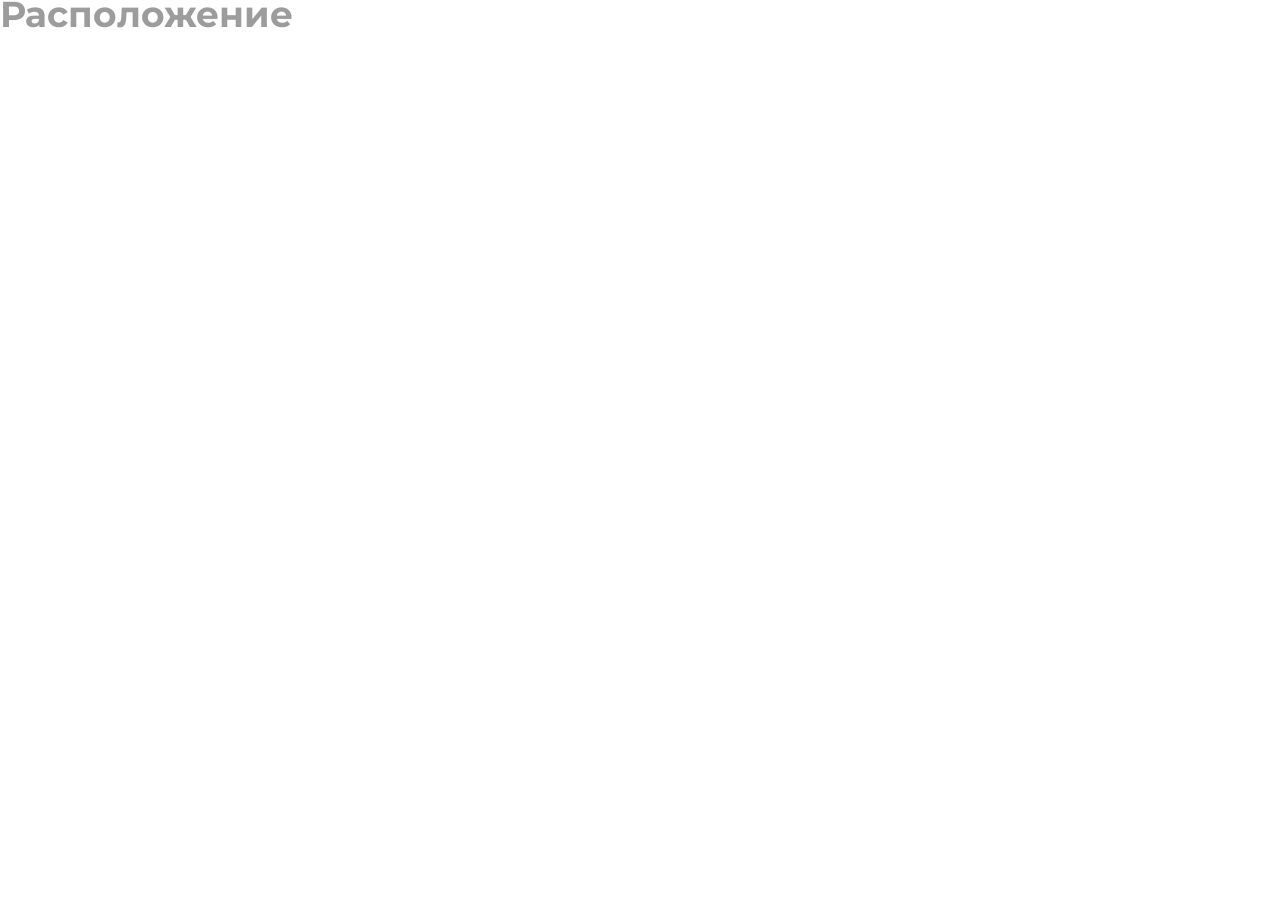
==== location.html @ f7aae48b "Add main page layout" ====
<!DOCTYPE html>
<html lang="ru">
<head>
    <meta charset="UTF-8">
    <meta name="viewport" content="width=device-width, initial-scale=1.0">

    <link rel="stylesheet" href="css/style.min.css">
    <title>БК "Ясенево"</title>
</head>
<body>
    <h1>Расположение</h1>
</body>
</html>
---- css/style.min.css ----
@font-face{font-family:"Montserrat";src:local("Montserrat Regular"),url("../assets/fonts/Montserrat-Regular.ttf") format("truetype");font-weight:400;font-style:normal}@font-face{font-family:"Montserrat";src:local("Montserrat Medium"),url("../assets/fonts/Montserrat-Medium.ttf") format("truetype");font-weight:500;font-style:normal}@font-face{font-family:"Montserrat";src:local("Montserrat SemiBold"),url("../assets/fonts/Montserrat-SemiBold.ttf") format("truetype");font-weight:600;font-style:normal}@font-face{font-family:"Montserrat";src:local("Montserrat Bold"),url("../assets/fonts/Montserrat-Bold.ttf") format("truetype");font-weight:700;font-style:normal}*,*::before,*::after{box-sizing:border-box}body,h1,h2,h3,h4,h5,h6,p,ul,ol{margin:0}ul,ol{padding:0}ul{list-style:none}img{display:block;max-width:100%;height:auto}a{color:inherit;text-decoration:none}button,input,textarea,select{font:inherit}button{cursor:pointer;border:none;background:none}address{font-style:normal}body{color:#9c9c9c;background:#fff;font-family:Montserrat;font-size:18px;font-style:normal;font-weight:400;line-height:160%}.container{width:100%;max-width:1200px;margin:0 auto;padding:0}.header{padding:40px 0 100px}.header__container{display:flex;align-items:flex-start;padding:0}.header__logo-link{margin-right:341px}.header__logo-img{display:block}.header__phone{border:1px solid #3c3c3c;background:#2c3878;padding:14px 32px;color:#fff;font-size:14px;font-weight:500;line-height:150%;margin-left:49px;transition:.3s ease}.header__phone:hover{transform:scale(1.1)}.menu{padding-top:13px}.menu__list{display:flex;align-items:center;gap:33px}.menu__link{color:#333;font-size:16px;font-weight:400;line-height:160%}.menu__link--active{font-weight:600;line-height:140%;margin-right:9px}.hero{padding:0 0 100px}.hero__container{display:flex;flex-direction:column;gap:70px}.hero__title{color:#333;font-size:72px;font-weight:700;line-height:140%}.hero__title-text{display:block}.hero__title-text:first-child{display:flex;align-items:center;gap:25px;white-space:nowrap}.hero__title-text::after{content:"";flex-grow:1;height:2px;background-color:#000}.hero__title-text--secondary{max-width:747px}.hero__media{position:relative}.hero__image{display:block;width:100%;height:auto}.hero__stats{position:absolute;top:-230px;right:140px;width:252px;min-height:525px;background:#2c3878;color:#fff}.hero__stats-wrapper{padding:40px 32px}.hero__stats-list{display:flex;align-items:center;flex-direction:column;gap:48px}.hero__stats-item{display:flex;flex-direction:column;gap:8px}.hero__stats-value{font-size:48px;font-weight:400;line-height:160%;white-space:nowrap}.hero__stats-text{font-size:16px;font-weight:400;line-height:160%}.about{padding:0 0 100px}.about__container{display:flex;flex-direction:column;align-items:flex-start}.about__label-text{color:#000;font-size:16px;font-weight:500;line-height:150%;text-transform:uppercase;display:inline-block}.about__label-text:first-child::after{content:"";display:block;background:#000;width:529px;height:2px;margin:10px 0}.about__title{color:#333;font-size:36px;font-weight:600;line-height:140%;width:100%;max-width:713px;margin-bottom:46px}.about__text{color:#9c9c9c;font-size:18px;font-weight:400;line-height:160%;width:100%;max-width:654px;margin-bottom:98px}.about__details{background:#2c3878;width:100%;padding:55px 120px 55px 68px;margin-bottom:85px}.about__details-list{display:grid;grid-template-columns:repeat(2, 1fr);-moz-column-gap:120px;column-gap:120px;row-gap:25px}.about__details-item{display:flex;align-items:center;gap:32px;width:473px}.about__details-icon{transition:.3s ease}.about__details-icon:hover{transform:scale(1.1)}.about__details-text{color:#fff;font-size:20px;font-weight:600;line-height:120%;width:100%;max-width:343px}.about__details-text--custom{max-width:285px}.about__info{display:flex;flex-direction:column;align-items:flex-start;margin-left:auto;margin-right:73px;max-width:634px}.about__info-text{color:#9c9c9c;font-size:18px;font-weight:400;line-height:160%;width:100%;margin-bottom:20px}.about__info-button{background:#2c3878;color:#fff;font-size:14px;font-weight:500;line-height:150%;padding:14px 32px;margin-bottom:100px;transition:.3s ease}.about__info-button:hover{transform:scale(1.1)}.about__image-wrapper{max-width:1440px;margin:0 auto}.about__image{display:block;width:100%;height:auto}.infra{padding:0 0 100px}.infra__container{display:flex;flex-direction:column;width:100%;max-width:1240px;margin:0 auto;padding:0 20px}.infra__label-text{color:#000;font-size:16px;font-weight:500;line-height:150%;text-transform:uppercase;margin-bottom:20px}.infra__label-text:first-child{display:flex;align-items:center;gap:6px;white-space:nowrap}.infra__label-text:first-child::after{content:"";flex-grow:1;max-width:473px;height:2px;background-color:#000}.infra__title{color:#333;font-size:36px;font-weight:600;line-height:140%;margin-bottom:46px}.infra__grid{display:grid;grid-template-columns:300px 290px 290px 290px;grid-template-rows:300px 300px;-moz-column-gap:10px;column-gap:10px;row-gap:10px;grid-template-areas:"center center residents lounge" "parking landscape residents shops"}.infra__card{position:relative;overflow:hidden;transform-origin:center;transition:.3s ease,box-shadow .3s ease}.infra__card:hover{transform:translateY(-8px) scale(0.9);box-shadow:0 20px 40px rgba(0,0,0,.25)}.infra__card--center{grid-area:center}.infra__card--parking{grid-area:parking;width:290px;justify-self:end}.infra__card--landscape{grid-area:landscape}.infra__card--residents{grid-area:residents;height:620px}.infra__card--lounge{grid-area:lounge}.infra__card--shops{grid-area:shops}.infra__card-image{width:100%;height:100%;-o-object-fit:cover;object-fit:cover}.infra__card-title{position:absolute;left:20px;bottom:30px;z-index:1;margin:0;color:#fff;font-size:18px;font-weight:600;line-height:120%}.infra__card-title--center{width:100%;max-width:395px}.infra__card-title--parking,.infra__card-title--landscape,.infra__card-title--residents,.infra__card-title--lounge,.infra__card-title--shops{width:100%;max-width:233px}.details{padding:0 0 136px}.details__container{display:flex;flex-direction:column}.details__label-text{color:#000;font-size:16px;font-weight:500;line-height:150%;text-transform:uppercase;margin-bottom:20px}.details__label-text:first-child{display:flex;align-items:center;gap:8px;white-space:nowrap}.details__label-text:first-child::after{content:"";flex-grow:1;max-width:529px;height:2px;background-color:#000}.details__content{display:grid;grid-template-columns:600px 136px;-moz-column-gap:70px;column-gap:70px;align-items:center}.details__title{color:#333;font-size:36px;font-weight:600;line-height:140%;margin-bottom:20px}.details__list{display:flex;flex-direction:column;gap:7px;margin-bottom:50px;transform:translateX(12px)}.details__item{position:relative;padding-left:12px;color:#9c9c9c}.details__item::before{content:"";position:absolute;left:0;top:13px;width:3px;height:3px;border-radius:50%;background-color:#9c9c9c;transform:translateY(-50%)}.details__button{display:inline-flex;align-items:center;justify-content:center;padding:14px 34px 14px 32px;color:#fff;background:#2c3878;font-size:14px;font-weight:500;line-height:150%;width:100%;max-width:229px;height:49px;transition:.3s ease}.details__button:hover{transform:scale(1.1)}.details__file{transform:translateY(30px)}.details__file-icon{transform-origin:center;transition:.3s ease}.details__file-icon:hover{transform:translateY(-8px) scale(1.03)}.footer{background:#2c3878}.footer__container{padding:77px 171px 43px 0}.footer__top{display:grid;grid-template-columns:576px 334px;justify-content:space-between;align-items:start;margin-bottom:95px}.footer__bottom{display:grid;grid-template-columns:576px 334px;justify-content:space-between;align-items:center}.footer__title{width:100%;max-width:576px;color:#fff;font-size:32px;font-weight:600;line-height:120%}.footer__form{display:flex;flex-direction:column;align-items:flex-start;gap:14px}.footer__field{width:100%}.footer__field-text{position:absolute;width:1px;height:1px;margin:-1px;padding:0;overflow:hidden;white-space:nowrap;border:0;clip:rect(0 0 0 0);clip-path:inset(100%)}.footer__input{width:100%;max-width:334px;height:50px;padding:0 18px;color:#fff;background:rgba(0,0,0,0);border:1px solid #fff}.footer__input::-moz-placeholder{color:#fff;opacity:.8}.footer__input::placeholder{color:#fff;opacity:.8}.footer__button{display:inline-flex;align-items:center;justify-content:center;width:100%;max-width:244px;height:49px;padding:14px 32px;color:#000;background:#fff;font-size:14px;font-weight:500;line-height:150%;transition:.3s ease}.footer__button:hover{transform:scale(1.1)}.footer__logo-link{display:inline-flex}.footer__logo-image{display:block;width:100%;max-width:250px;height:auto}.footer__contacts{font-style:normal}.footer__phone{color:#fff;font-size:32px;font-weight:500;line-height:150%}
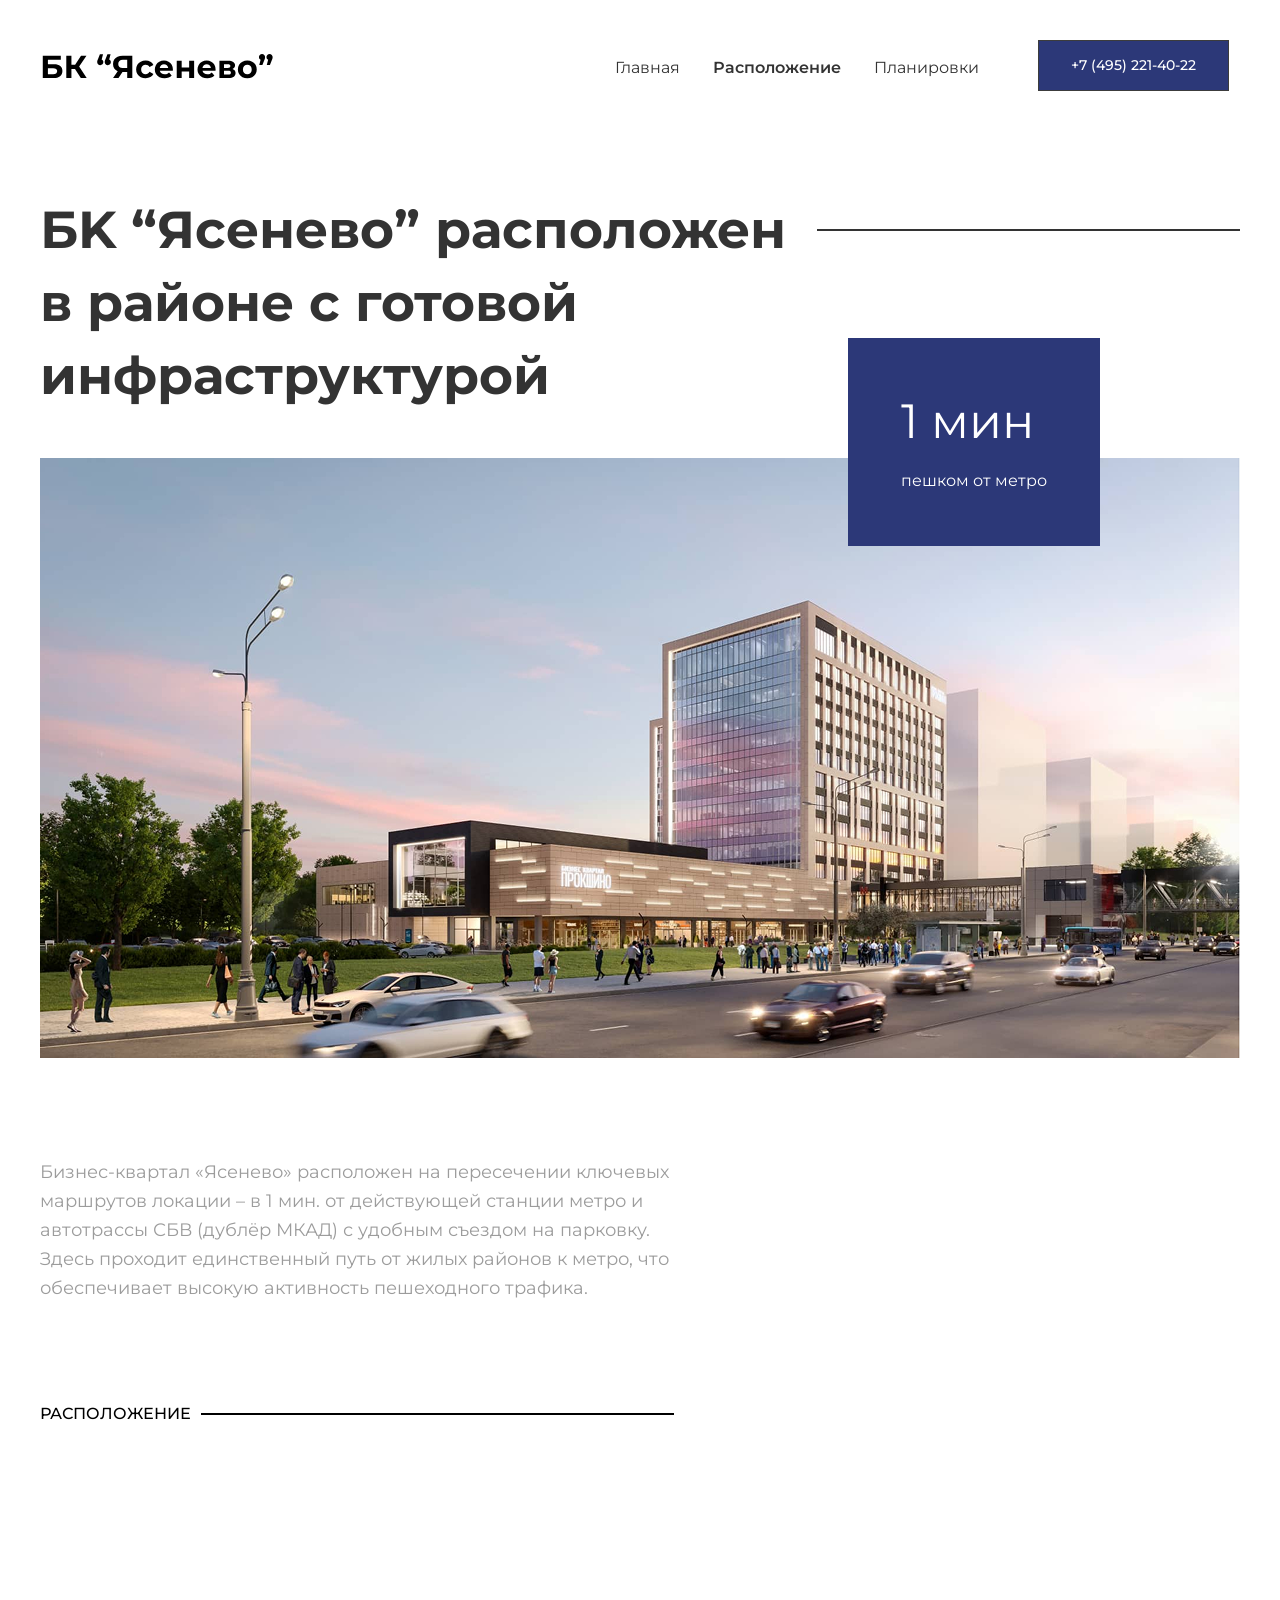
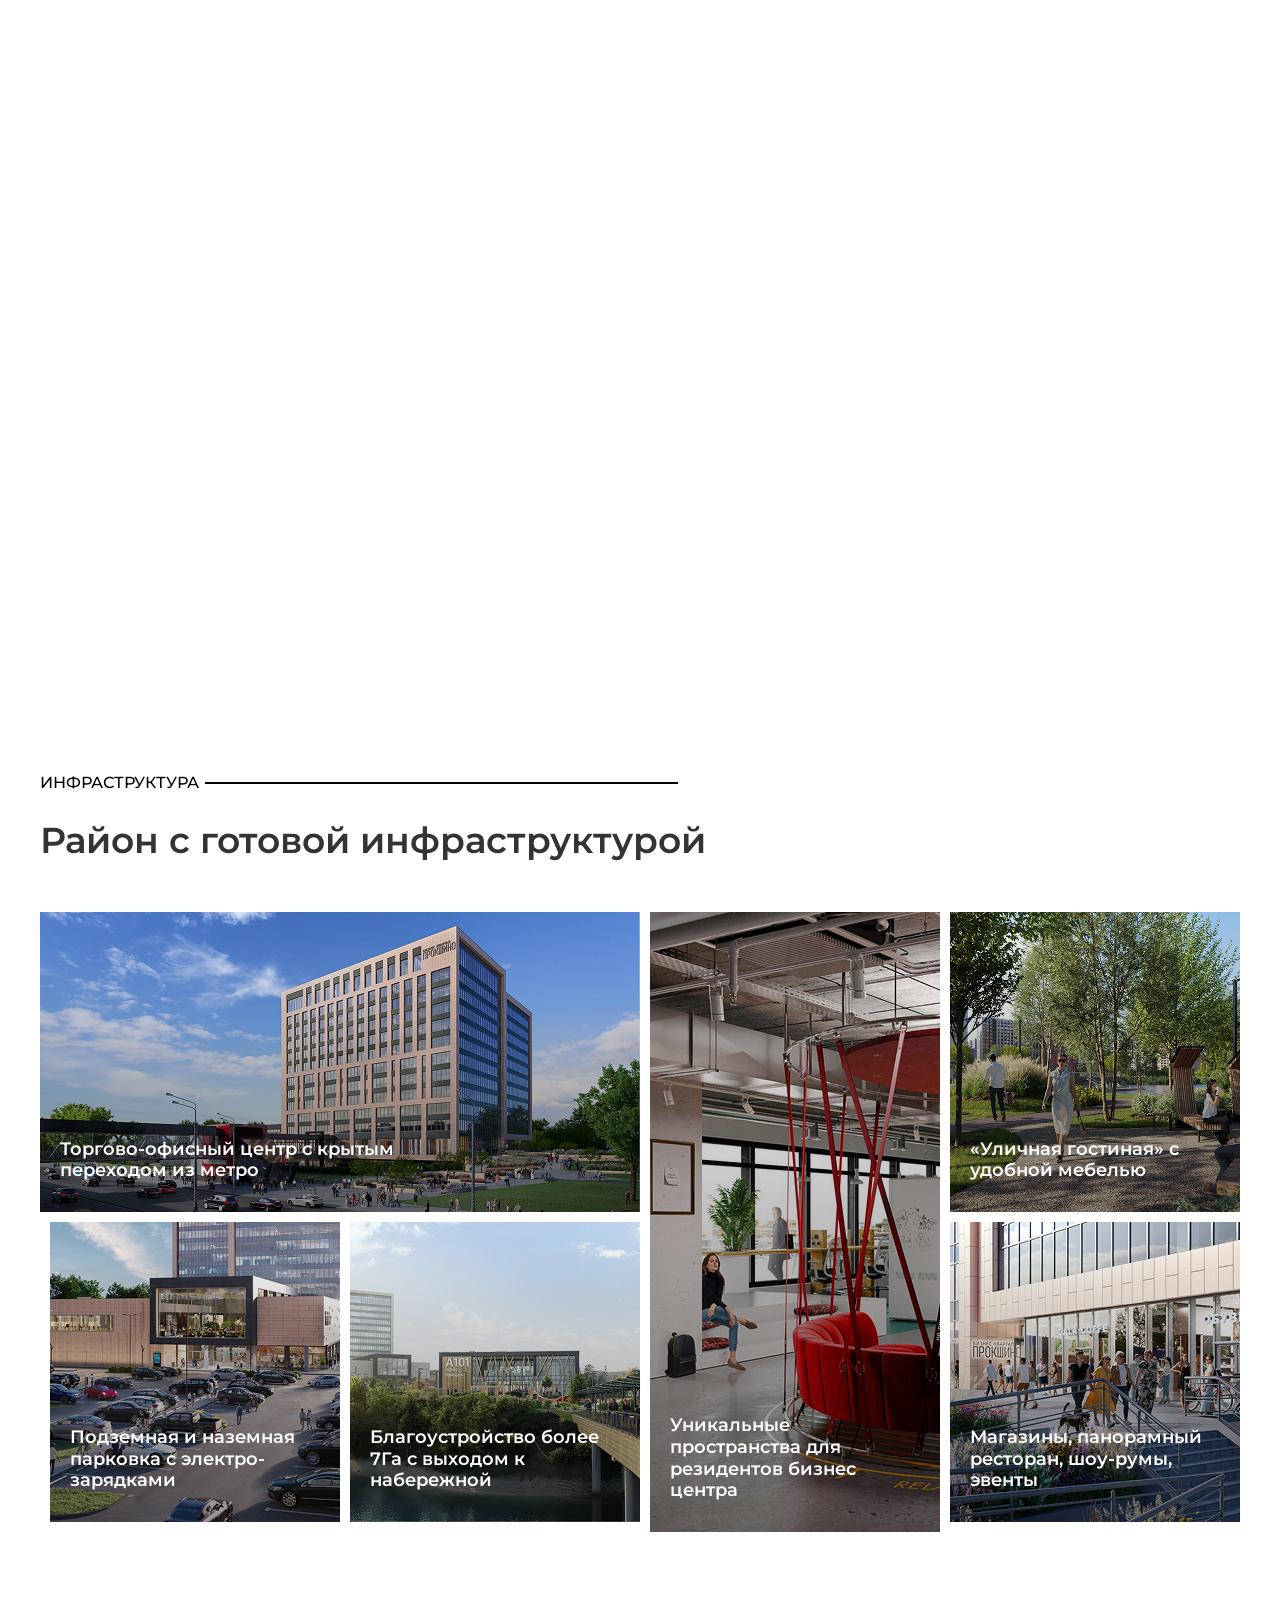
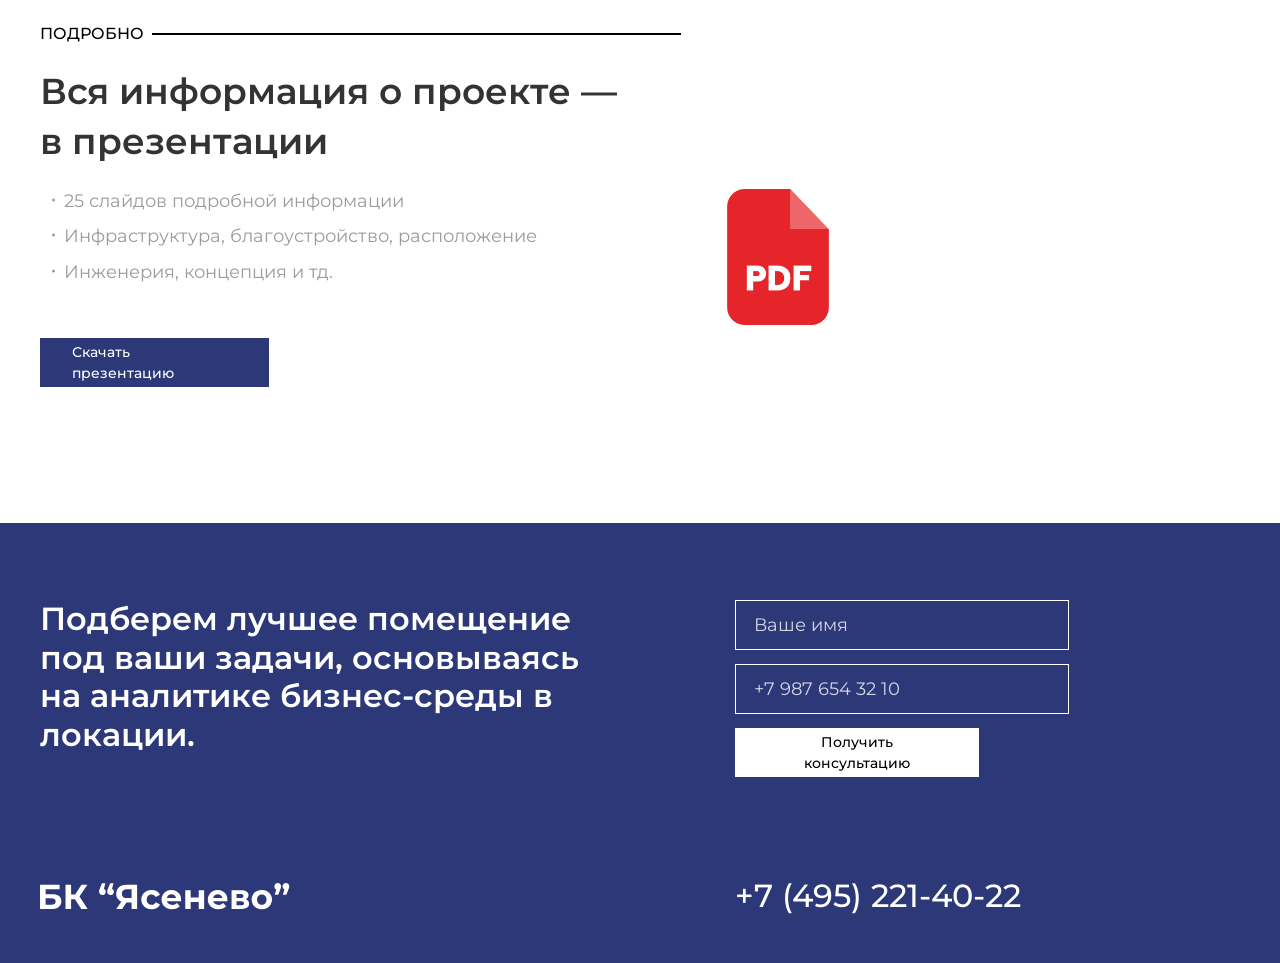
==== commit 663cf002: "Add adaptive layout" ====
--- a/location.html
+++ b/location.html
@@ -1,13 +1,305 @@
-<!DOCTYPE html>
+<!doctype html>
 <html lang="ru">
-<head>
-    <meta charset="UTF-8">
-    <meta name="viewport" content="width=device-width, initial-scale=1.0">
-
-    <link rel="stylesheet" href="css/style.min.css">
+  <head>
+    <meta charset="UTF-8" />
+    <meta name="viewport" content="width=device-width, initial-scale=1.0" />
+
+    <link rel="stylesheet" href="css/style.min.css" />
     <title>БК "Ясенево"</title>
-</head>
-<body>
-    <h1>Расположение</h1>
-</body>
-</html>+  </head>
+  <body class="page-location">
+    <header class="header">
+      <div class="container header__container">
+        <a href="index.html" class="header__logo-link">
+          <img
+            src="./assets/images/index-images/svg/header-logo.svg"
+            alt="БК 'Ясенево'"
+            class="header__logo-img"
+          />
+        </a>
+
+        <a href="tel:+74952214022" class="header__logo-phone-link"></a>
+          <img
+            src="./assets/images/index-images/svg/phone-logo.svg"
+            alt="БК 'Ясенево'"
+            aria-label="Позвонить по номеру +7 495 221-40-22"
+            class="header__logo-phone-img"
+          />
+        </a>
+
+        <nav class="menu" aria-label="Главная навигация">
+          <ul class="menu__list menu__list--location">
+            <li class="menu__item">
+              <a href="index.html" class="menu__link">Главная</a>
+            </li>
+            <li class="menu__item menu__item--location">
+              <a href="location.html" class="menu__link menu__link--active"
+                >Расположение</a
+              >
+            </li>
+            <li class="menu__item">
+              <a href="plans.html" class="menu__link">Планировки</a>
+            </li>
+          </ul>
+        </nav>
+
+        <a
+          href="tel:+74952214022"
+          class="header__phone header__phone--location"
+          aria-label="Позвонить по номеру +7 495 221-40-22"
+          >+7 (495) 221-40-22</a
+        >
+      </div>
+    </header>
+
+    <main class="main">
+      <section class="hero hero__location" id="hero">
+        <div class="container hero__container-location">
+          <h1 class="hero__title-location">
+            <span
+              class="hero__title-text-location hero__title-text-location--line"
+              >БK “Ясенево” расположен </span
+            ><span
+              class="hero__title-text-location hero__title-text-location--secondary"
+              >в районе с готовой <br />инфраструктурой</span
+            >
+          </h1>
+
+          <div class="hero__media hero__media--location">
+            <div class="hero__image-wrapper">
+              <img
+                src="./assets/images/location-images/hero-location-image.png"
+                alt="Бизнес-квартал Ясенево"
+                class="hero__image hero__image--location"
+              />
+
+              <img
+                src="./assets/images/location-images/hero-mobile-location.png"
+                alt="Бизнес-центр Ясенево"
+                class="hero__image-mobile-location"
+              />
+            </div>
+
+            <aside
+              class="hero__stats hero__stats--location"
+              aria-label="Краткая информация о проекте"
+            >
+              <div class="hero__stats-wrapper hero__stats-wrapper--location">
+                <ul class="hero__stats-list">
+                  <li class="hero__stats-item">
+                    <span class="hero__stats-value">1 мин</span>
+                    <span class="hero__stats-text">пешком от метро</span>
+                  </li>
+                </ul>
+              </div>
+            </aside>
+          </div>
+
+          <div class="hero__text-wrapper hero__text-wrapper--location">
+            <p class="hero__text hero__text--location">
+              Бизнес-квартал «Ясенево» расположен на пересечении ключевых
+              маршрутов локации – в 1 мин. от действующей станции метро и
+              автотрассы СБВ (дублёр МКАД) с удобным съездом на парковку. Здесь
+              проходит единственный путь от жилых районов к метро, что
+              обеспечивает высокую активность пешеходного трафика.
+            </p>
+          </div>
+        </div>
+      </section>
+
+      <section class="location" id="location">
+        <div class="container location__container">
+          <div class="location__label">
+            <span class="location__label-text">Расположение</span>
+          </div>
+        </div>
+
+        <div class="location__map-wrapper">
+          <iframe
+            class="location__map"
+            src="https://yandex.ru/map-widget/v1/?ll=37.432964%2C55.586408&z=14&pt=37.432964,55.586408,pm2rdm"
+            title="Карта расположения бизнес-квартала Ясенево"
+            loading="lazy"
+          ></iframe>
+        </div>
+      </section>
+
+      <section class="infra">
+        <div class="container infra__container">
+          <div class="infra__label">
+            <span class="infra__label-text">Инфраструктура</span>
+          </div>
+
+          <h2 class="infra__title">Район с готовой инфраструктурой</h2>
+
+          <div class="infra__grid">
+            <article class="infra__card infra__card--center">
+              <img
+                src="./assets/images/index-images/infra-images/infra-center.png"
+                alt=""
+                class="infra__card-image"
+              />
+
+              <h3 class="infra__card-title infra__card-title--center">
+                Торгово-офисный центр с крытым переходом из метро
+              </h3>
+            </article>
+
+            <article class="infra__card infra__card--parking">
+              <img
+                src="./assets/images/index-images/infra-images/infra-parking.png"
+                alt=""
+                class="infra__card-image"
+              />
+
+              <h3 class="infra__card-title infra__card-title--parking">
+                Подземная и наземная парковка с электро-зарядками
+              </h3>
+            </article>
+
+            <article class="infra__card infra__card--landscape">
+              <img
+                src="./assets/images/index-images/infra-images/infra-landscape.png"
+                alt=""
+                class="infra__card-image"
+              />
+
+              <h3 class="infra__card-title infra__card-title--landscape">
+                Благоустройство более 7Га с выходом к набережной
+              </h3>
+            </article>
+
+            <article class="infra__card infra__card--residents">
+              <img
+                src="./assets/images/index-images/infra-images/infra-residents.png"
+                alt=""
+                class="infra__card-image infra__card-image--feature"
+              />
+
+              <h3 class="infra__card-title infra__card-title--residents">
+                Уникальные пространства для резидентов бизнес центра
+              </h3>
+            </article>
+
+            <article class="infra__card infra__card--lounge">
+              <img
+                src="./assets/images/index-images/infra-images/infra-lounge.png"
+                alt=""
+                class="infra__card-image"
+              />
+
+              <h3 class="infra__card-title infra__card-title--lounge">
+                «Уличная гостиная» с удобной мебелью
+              </h3>
+            </article>
+
+            <article class="infra__card infra__card--shops">
+              <img
+                src="./assets/images/index-images/infra-images/infra-shops.png"
+                alt=""
+                class="infra__card-image"
+              />
+
+              <h3 class="infra__card-title infra__card-title--shops">
+                Магазины, панорамный ресторан, шоу-румы, эвенты
+              </h3>
+            </article>
+          </div>
+        </div>
+      </section>
+
+      <section class="details">
+        <div class="container details__container">
+          <div class="details__label">
+            <span class="details__label-text">Подробно</span>
+          </div>
+
+          <div class="details__content">
+            <div class="details__info">
+              <h2 class="details__title">
+                Вся информация о проекте — в презентации
+              </h2>
+
+              <ul class="details__list">
+                <li class="details__item">25 слайдов подробной информации</li>
+                <li class="details__item">
+                  Инфраструктура, благоустройство, расположение
+                </li>
+                <li class="details__item">Инженерия, концепция и тд.</li>
+              </ul>
+
+              <a href="#" class="details__button">Скачать презентацию</a>
+            </div>
+
+            <div class="details__file">
+              <img
+                src="./assets/images/index-images/svg/pdf-icon.svg"
+                alt=""
+                class="details__file-icon"
+              />
+              <img
+                src="./assets/images/index-images/svg/mobile-details-icon.svg"
+                alt=""
+                class="details__file-icon-mobile"
+              />
+            </div>
+          </div>
+        </div>
+      </section>
+    </main>
+
+    <footer class="footer">
+      <div class="container footer__container">
+        <div class="footer__top">
+          <h2 class="footer__title">
+            Подберем лучшее помещение <br />
+            под ваши задачи, основываясь <br />
+            на аналитике бизнес-среды в <br />
+            локации.
+          </h2>
+
+          <form class="footer__form" action="#" method="post">
+            <label class="footer__field">
+              <span class="footer__field-text">Ваше имя</span>
+              <input
+                class="footer__input"
+                type="text"
+                name="name"
+                placeholder="Ваше имя"
+              />
+            </label>
+
+            <label class="footer__field">
+              <span class="footer__field-text">Ваш телефон</span>
+              <input
+                class="footer__input"
+                type="tel"
+                name="phone"
+                placeholder="+7 987 654 32 10"
+              />
+            </label>
+
+            <button class="footer__button" type="submit">
+              Получить консультацию
+            </button>
+          </form>
+        </div>
+
+        <div class="footer__bottom">
+          <a href="#hero" class="footer__logo-link"
+            ><img
+              src="./assets/images/index-images/svg/footer-logo.svg"
+              alt="БК 'Ясенево'"
+              class="footer__logo-image"
+          /></a>
+
+          <address class="footer__contacts">
+            <a class="footer__phone" href="tel:+74952214022">
+              +7 (495) 221-40-22
+            </a>
+          </address>
+        </div>
+      </div>
+    </footer>
+  </body>
+</html>
--- a/css/style.min.css
+++ b/css/style.min.css
@@ -1 +1 @@
-@font-face{font-family:"Montserrat";src:local("Montserrat Regular"),url("../assets/fonts/Montserrat-Regular.ttf") format("truetype");font-weight:400;font-style:normal}@font-face{font-family:"Montserrat";src:local("Montserrat Medium"),url("../assets/fonts/Montserrat-Medium.ttf") format("truetype");font-weight:500;font-style:normal}@font-face{font-family:"Montserrat";src:local("Montserrat SemiBold"),url("../assets/fonts/Montserrat-SemiBold.ttf") format("truetype");font-weight:600;font-style:normal}@font-face{font-family:"Montserrat";src:local("Montserrat Bold"),url("../assets/fonts/Montserrat-Bold.ttf") format("truetype");font-weight:700;font-style:normal}*,*::before,*::after{box-sizing:border-box}body,h1,h2,h3,h4,h5,h6,p,ul,ol{margin:0}ul,ol{padding:0}ul{list-style:none}img{display:block;max-width:100%;height:auto}a{color:inherit;text-decoration:none}button,input,textarea,select{font:inherit}button{cursor:pointer;border:none;background:none}address{font-style:normal}body{color:#9c9c9c;background:#fff;font-family:Montserrat;font-size:18px;font-style:normal;font-weight:400;line-height:160%}.container{width:100%;max-width:1200px;margin:0 auto;padding:0}.header{padding:40px 0 100px}.header__container{display:flex;align-items:flex-start;padding:0}.header__logo-link{margin-right:341px}.header__logo-img{display:block}.header__phone{border:1px solid #3c3c3c;background:#2c3878;padding:14px 32px;color:#fff;font-size:14px;font-weight:500;line-height:150%;margin-left:49px;transition:.3s ease}.header__phone:hover{transform:scale(1.1)}.menu{padding-top:13px}.menu__list{display:flex;align-items:center;gap:33px}.menu__link{color:#333;font-size:16px;font-weight:400;line-height:160%}.menu__link--active{font-weight:600;line-height:140%;margin-right:9px}.hero{padding:0 0 100px}.hero__container{display:flex;flex-direction:column;gap:70px}.hero__title{color:#333;font-size:72px;font-weight:700;line-height:140%}.hero__title-text{display:block}.hero__title-text:first-child{display:flex;align-items:center;gap:25px;white-space:nowrap}.hero__title-text::after{content:"";flex-grow:1;height:2px;background-color:#000}.hero__title-text--secondary{max-width:747px}.hero__media{position:relative}.hero__image{display:block;width:100%;height:auto}.hero__stats{position:absolute;top:-230px;right:140px;width:252px;min-height:525px;background:#2c3878;color:#fff}.hero__stats-wrapper{padding:40px 32px}.hero__stats-list{display:flex;align-items:center;flex-direction:column;gap:48px}.hero__stats-item{display:flex;flex-direction:column;gap:8px}.hero__stats-value{font-size:48px;font-weight:400;line-height:160%;white-space:nowrap}.hero__stats-text{font-size:16px;font-weight:400;line-height:160%}.about{padding:0 0 100px}.about__container{display:flex;flex-direction:column;align-items:flex-start}.about__label-text{color:#000;font-size:16px;font-weight:500;line-height:150%;text-transform:uppercase;display:inline-block}.about__label-text:first-child::after{content:"";display:block;background:#000;width:529px;height:2px;margin:10px 0}.about__title{color:#333;font-size:36px;font-weight:600;line-height:140%;width:100%;max-width:713px;margin-bottom:46px}.about__text{color:#9c9c9c;font-size:18px;font-weight:400;line-height:160%;width:100%;max-width:654px;margin-bottom:98px}.about__details{background:#2c3878;width:100%;padding:55px 120px 55px 68px;margin-bottom:85px}.about__details-list{display:grid;grid-template-columns:repeat(2, 1fr);-moz-column-gap:120px;column-gap:120px;row-gap:25px}.about__details-item{display:flex;align-items:center;gap:32px;width:473px}.about__details-icon{transition:.3s ease}.about__details-icon:hover{transform:scale(1.1)}.about__details-text{color:#fff;font-size:20px;font-weight:600;line-height:120%;width:100%;max-width:343px}.about__details-text--custom{max-width:285px}.about__info{display:flex;flex-direction:column;align-items:flex-start;margin-left:auto;margin-right:73px;max-width:634px}.about__info-text{color:#9c9c9c;font-size:18px;font-weight:400;line-height:160%;width:100%;margin-bottom:20px}.about__info-button{background:#2c3878;color:#fff;font-size:14px;font-weight:500;line-height:150%;padding:14px 32px;margin-bottom:100px;transition:.3s ease}.about__info-button:hover{transform:scale(1.1)}.about__image-wrapper{max-width:1440px;margin:0 auto}.about__image{display:block;width:100%;height:auto}.infra{padding:0 0 100px}.infra__container{display:flex;flex-direction:column;width:100%;max-width:1240px;margin:0 auto;padding:0 20px}.infra__label-text{color:#000;font-size:16px;font-weight:500;line-height:150%;text-transform:uppercase;margin-bottom:20px}.infra__label-text:first-child{display:flex;align-items:center;gap:6px;white-space:nowrap}.infra__label-text:first-child::after{content:"";flex-grow:1;max-width:473px;height:2px;background-color:#000}.infra__title{color:#333;font-size:36px;font-weight:600;line-height:140%;margin-bottom:46px}.infra__grid{display:grid;grid-template-columns:300px 290px 290px 290px;grid-template-rows:300px 300px;-moz-column-gap:10px;column-gap:10px;row-gap:10px;grid-template-areas:"center center residents lounge" "parking landscape residents shops"}.infra__card{position:relative;overflow:hidden;transform-origin:center;transition:.3s ease,box-shadow .3s ease}.infra__card:hover{transform:translateY(-8px) scale(0.9);box-shadow:0 20px 40px rgba(0,0,0,.25)}.infra__card--center{grid-area:center}.infra__card--parking{grid-area:parking;width:290px;justify-self:end}.infra__card--landscape{grid-area:landscape}.infra__card--residents{grid-area:residents;height:620px}.infra__card--lounge{grid-area:lounge}.infra__card--shops{grid-area:shops}.infra__card-image{width:100%;height:100%;-o-object-fit:cover;object-fit:cover}.infra__card-title{position:absolute;left:20px;bottom:30px;z-index:1;margin:0;color:#fff;font-size:18px;font-weight:600;line-height:120%}.infra__card-title--center{width:100%;max-width:395px}.infra__card-title--parking,.infra__card-title--landscape,.infra__card-title--residents,.infra__card-title--lounge,.infra__card-title--shops{width:100%;max-width:233px}.details{padding:0 0 136px}.details__container{display:flex;flex-direction:column}.details__label-text{color:#000;font-size:16px;font-weight:500;line-height:150%;text-transform:uppercase;margin-bottom:20px}.details__label-text:first-child{display:flex;align-items:center;gap:8px;white-space:nowrap}.details__label-text:first-child::after{content:"";flex-grow:1;max-width:529px;height:2px;background-color:#000}.details__content{display:grid;grid-template-columns:600px 136px;-moz-column-gap:70px;column-gap:70px;align-items:center}.details__title{color:#333;font-size:36px;font-weight:600;line-height:140%;margin-bottom:20px}.details__list{display:flex;flex-direction:column;gap:7px;margin-bottom:50px;transform:translateX(12px)}.details__item{position:relative;padding-left:12px;color:#9c9c9c}.details__item::before{content:"";position:absolute;left:0;top:13px;width:3px;height:3px;border-radius:50%;background-color:#9c9c9c;transform:translateY(-50%)}.details__button{display:inline-flex;align-items:center;justify-content:center;padding:14px 34px 14px 32px;color:#fff;background:#2c3878;font-size:14px;font-weight:500;line-height:150%;width:100%;max-width:229px;height:49px;transition:.3s ease}.details__button:hover{transform:scale(1.1)}.details__file{transform:translateY(30px)}.details__file-icon{transform-origin:center;transition:.3s ease}.details__file-icon:hover{transform:translateY(-8px) scale(1.03)}.footer{background:#2c3878}.footer__container{padding:77px 171px 43px 0}.footer__top{display:grid;grid-template-columns:576px 334px;justify-content:space-between;align-items:start;margin-bottom:95px}.footer__bottom{display:grid;grid-template-columns:576px 334px;justify-content:space-between;align-items:center}.footer__title{width:100%;max-width:576px;color:#fff;font-size:32px;font-weight:600;line-height:120%}.footer__form{display:flex;flex-direction:column;align-items:flex-start;gap:14px}.footer__field{width:100%}.footer__field-text{position:absolute;width:1px;height:1px;margin:-1px;padding:0;overflow:hidden;white-space:nowrap;border:0;clip:rect(0 0 0 0);clip-path:inset(100%)}.footer__input{width:100%;max-width:334px;height:50px;padding:0 18px;color:#fff;background:rgba(0,0,0,0);border:1px solid #fff}.footer__input::-moz-placeholder{color:#fff;opacity:.8}.footer__input::placeholder{color:#fff;opacity:.8}.footer__button{display:inline-flex;align-items:center;justify-content:center;width:100%;max-width:244px;height:49px;padding:14px 32px;color:#000;background:#fff;font-size:14px;font-weight:500;line-height:150%;transition:.3s ease}.footer__button:hover{transform:scale(1.1)}.footer__logo-link{display:inline-flex}.footer__logo-image{display:block;width:100%;max-width:250px;height:auto}.footer__contacts{font-style:normal}.footer__phone{color:#fff;font-size:32px;font-weight:500;line-height:150%}+@font-face{font-family:"Montserrat";src:local("Montserrat Regular"),url("../assets/fonts/Montserrat-Regular.ttf") format("truetype");font-weight:400;font-style:normal}@font-face{font-family:"Montserrat";src:local("Montserrat Medium"),url("../assets/fonts/Montserrat-Medium.ttf") format("truetype");font-weight:500;font-style:normal}@font-face{font-family:"Montserrat";src:local("Montserrat SemiBold"),url("../assets/fonts/Montserrat-SemiBold.ttf") format("truetype");font-weight:600;font-style:normal}@font-face{font-family:"Montserrat";src:local("Montserrat Bold"),url("../assets/fonts/Montserrat-Bold.ttf") format("truetype");font-weight:700;font-style:normal}*,*::before,*::after{box-sizing:border-box}body,h1,h2,h3,h4,h5,h6,p,ul,ol{margin:0}ul,ol{padding:0}ul{list-style:none}img{display:block;max-width:100%;height:auto}a{color:inherit;text-decoration:none}button,input,textarea,select{font:inherit}button{cursor:pointer;border:none;background:none}address{font-style:normal}body{color:#9c9c9c;background:#fff;font-family:"Montserrat",sans-serif;font-size:18px;font-style:normal;font-weight:400;line-height:160%}.container{width:100%;max-width:1200px;margin:0 auto;padding:0}.header{padding:40px 0 100px}.header__container{display:flex;align-items:flex-start;padding:0}.header__logo-link{margin-right:341px;flex-shrink:0}.header__logo-phone-link{display:none}.header__logo-img{display:block;width:234px;height:auto}.header__logo-phone-img{display:none}.header__phone{border:1px solid #3c3c3c;background:#2c3878;padding:14px 32px;color:#fff;font-size:14px;font-weight:500;line-height:150%;margin-left:49px;transition:.3s ease;flex-shrink:0;white-space:nowrap;transform:translateX(10px)}.header__phone:hover{transform:scale(1.1)}.menu{padding-top:13px}.menu__list{display:flex;align-items:center;gap:33px}.menu__link{color:#333;font-size:16px;font-weight:400;line-height:160%}.menu__link--active{font-weight:600;line-height:140%}@media(max-width: 1200px){.header__logo-link{flex-shrink:0;transform:translateX(40px)}.header__phone{flex-shrink:0;white-space:nowrap}.menu__list{gap:20px}}@media(max-width: 1024px){.header__logo-link{flex-shrink:0;margin-right:190px}.header__phone{flex-shrink:0;white-space:nowrap;margin-left:25px}.menu__link--active{margin-right:0}}@media(max-width: 834px){.header{padding-bottom:50px}.header__container{align-items:center;padding:0 50px}.header__logo-link{margin-right:0px;transform:none}.header__logo-img{width:147px;height:auto}.header__phone{margin-left:32px;margin-right:0;transform:none;width:166px;height:45px;padding:12px 20px;display:inline-flex;align-items:center;justify-content:center}.menu{margin-left:auto;width:250px;padding-top:0}.menu__list{justify-content:flex-end;gap:30px}.menu__item{width:auto}.menu__link{white-space:nowrap;font-size:16px}.page-home .menu__item--home,.page-location .menu__item--location,.page-plans .menu__item--plans{display:none}}@media(max-width: 768px){.header__container{padding:0 30px}}@media(max-width: 480px){.header{padding-bottom:60px}.header__container{padding:0 30px}.header__phone--disabled{display:none}.header__logo-phone-link{display:inline-flex;width:63px;height:49px;align-items:center;justify-content:center;flex-shrink:0;margin-left:auto}.header__logo-phone-img{display:block;width:63px;height:49px;-o-object-fit:contain;object-fit:contain}.header__phone--location{display:none}.header__phone--plans{display:none}.menu{display:none}}@media(max-width: 375px){.header{padding-bottom:60px}.header__container{padding:0 15px}.header__phone--disabled{display:none}.header__logo-phone-link{display:inline-flex;width:63px;height:49px;align-items:center;justify-content:center;flex-shrink:0;margin-left:auto}.header__logo-phone-img{display:block;width:63px;height:49px;-o-object-fit:contain;object-fit:contain}.header__phone--location{display:none}.header__phone--plans{display:none}.menu{display:none}}.hero{padding:0 0 100px}.hero__container{display:flex;flex-direction:column;gap:70px}.hero__container-location{display:flex;flex-direction:column;gap:46px}.hero__container-plans{display:flex;flex-direction:column;gap:46px}.hero__buttons-wrapper{display:none}.hero__title{color:#333;font-size:72px;font-weight:700;line-height:140%;width:100%}.hero__title-text{display:block}.hero__title-text:first-child{display:flex;align-items:center;gap:25px;white-space:nowrap}.hero__title-text::after{content:"";flex:1 1 auto;min-width:80px;height:2px;background-color:#000}.hero__title-text--secondary{max-width:747px}.hero__title-location{width:100%}.hero__title-text-location{display:block;color:#333;font-size:52px;font-weight:700;line-height:140%}.hero__title-text-location--line{display:flex;align-items:center;gap:31px}.hero__title-text-location--line::after{content:"";flex-grow:1;height:2px;background-color:#333}.hero__title-text-location--secondary{max-width:748px}.hero__media{position:relative}.hero__image{display:block;width:100%;height:auto}.hero__image-mobile-main{display:none}.hero__image-mobile-location{display:none}.hero__image-mobile-plans{display:none}.hero__stats{position:absolute;top:-230px;right:140px;width:252px;min-height:525px;background:#2c3878;color:#fff}.hero__stats--location{top:-120px;min-height:208px}.hero__stats--plans{top:-120px;min-height:208px}.hero__stats-wrapper{padding:40px 32px}.hero__stats-wrapper--location{padding:0;margin-top:45px}.hero__stats-wrapper--plans{padding:0;margin-top:45px}.hero__stats-list{display:flex;align-items:center;flex-direction:column;gap:48px}.hero__stats-item{display:flex;flex-direction:column;gap:8px}.hero__stats-value{font-size:48px;font-weight:400;line-height:160%;white-space:nowrap}.hero__stats-text{font-size:16px;font-weight:400;line-height:160%}.hero__text-wrapper{width:100%;max-width:654px;margin-top:54px}.hero__text-wrapper--features{max-width:630px}.hero__text{color:#9c9c9c}@media(max-width: 1200px){.hero__container{gap:50px;padding-right:40px;padding-left:40px}.hero__container-location{gap:50px;padding-right:40px;padding-left:40px}.hero__container-plans{gap:50px;padding-right:40px;padding-left:40px}.hero__title{font-size:60px;line-height:130%}.hero__title-text:first-child{gap:20px}.hero__title-text:first-child::after{min-width:80px}.hero__title-text--secondary{max-width:680px}.hero__title-text-location{font-size:40px}.hero__stats{width:220px;min-height:460px;top:-170px;right:120px;transform:translateY(40px)}.hero__stats-wrapper{padding:32px 24px;transform:translateY(-18px)}.hero__stats-wrapper--plans{padding:32px 24px}.hero__stats-list{gap:34px}.hero__stats-value{font-size:40px;line-height:150%}.hero__stats-text{font-size:15px;line-height:150%}.hero__stats-text--home-feature{font-size:14px}.hero__stats--location{min-width:252px;min-height:208px}.hero__stats--plans{min-width:252px;min-height:208px;transform:translateY(110px)}}@media(max-width: 1024px){.hero__container{gap:50px;padding:0 40px}.hero__title{font-size:52px}.hero__stats{top:-165px;right:120px;width:220px;min-height:440px}.hero__stats-wrapper{padding:32px 24px}.hero__stats-value{font-size:40px}.hero__stats-text{font-size:15px}.hero__stats-text--home-feature{font-size:14px}.hero__stats--location{min-width:252px;min-height:208px}.hero__stats--plans{min-width:252px;min-height:208px}}@media(max-width: 834px){.hero{padding-bottom:72px}.hero__plans{padding-bottom:33px}.hero__container{padding:0 50px;gap:40px}.hero__container-plans{gap:40px;padding-right:50px;padding-left:50px}.hero__container-location{gap:40px;padding-right:50px;padding-left:50px}.hero__stats-wrapper{padding:0}.hero__stats{top:559px;right:0px;width:734px;min-height:159px;padding:36px 58px 34px 58px;transform:translateY(-558px)}.hero__stats-wrapper--location{margin-top:0}.hero__stats-wrapper--plans{margin-top:0}.hero__stats--location{min-width:236px;max-width:159px;padding:36px 47px 34px 47px}.hero__stats--plans{min-width:236px;max-width:159px;padding:36px 47px 34px 47px}.hero__stats-list{justify-content:space-between;flex-direction:row;gap:48px;transform:translateY(10px)}.hero__stats-item{align-items:center;gap:0px}.hero__stats-item--feature{transform:translateX(-20px)}.hero__stats-value{font-size:40px}.hero__stats-text--feature{width:190px}.hero__title{font-size:40px}.hero__image{margin-top:159px;height:400px}.hero__image--location{margin-top:0;transform:scaleX(-1)}.hero__image--plans{margin-top:0}.hero__title-location{width:100%}.hero__title-text-location{font-size:32px}.hero__title-text-location--secondary{max-width:748px}.hero__text-wrapper{margin-top:7px}.hero__text{margin-top:22px}}@media(max-width: 768px){.hero__container{padding:0 30px}.hero__container-location{padding:0 30px}.hero__container-plans{padding:0 30px}.hero__stats{max-width:708px}.hero__stats--location{max-width:236px}.hero__stats--plans{max-width:236px}}@media(max-width: 480px){.hero{padding-bottom:50px}.hero__location{padding-bottom:34px}.hero__plans{padding-bottom:40px}.hero__container{padding:0 30px;align-items:center;gap:20px}.hero__container-location{padding:0 30px;align-items:center;gap:20px}.hero__container-plans{padding:0 30px;align-items:center;gap:22px}.hero__title-text{font-size:24px;font-weight:700;line-height:140%}.hero__title-text::after{height:0px}.hero__title-text-location{font-size:24px;max-width:345px;display:inline-block}.hero__text-wrapper--location{margin-top:0}.hero__text-wrapper--features{max-width:300px}.hero__text--location{margin-top:20px}.hero__text--plans{margin-top:27px;font-size:16px}.hero__image{display:none}.hero__image-mobile-main{display:block;padding-top:90px;padding-bottom:20px;width:100%}.hero__image-mobile-location{display:block;width:100%;height:auto}.hero__stats{max-width:100%;min-height:89px;padding:0 5px}.hero__stats-value{font-size:20px}.hero__stats-value{padding:0 20px}.hero__stats-text{font-size:10px}.hero__stats-list{gap:10px;transform:translateY(36px)}.hero__buttons-wrapper{display:flex;justify-content:space-between;gap:10px;padding:0 15px}.hero__button-location{padding:14px 32px;background:#2c3878;color:#fff;font-size:14px;font-weight:500;line-height:150%}.hero__button-plans{padding:14px 32px;background:#2c3878;color:#fff;font-size:14px;font-weight:500;line-height:150%}.hero__media{width:100%}.hero__media--location{position:relative;display:block}.hero__image-mobile-location{display:block;width:100%;height:auto}.hero__stats-wrapper--location{transform:none}.hero__stats--location{position:absolute;top:0;right:0;transform:none;min-width:0;max-width:none;min-height:0;width:125px;height:89px;padding:0;display:flex;align-items:center;justify-content:center;z-index:2}.hero__stats--location .hero__stats-list{flex-direction:column;transform:none;align-items:center;justify-content:center;gap:0}.hero__stats--location .hero__stats-item{align-items:center;gap:0px}.hero__stats--location .hero__stats-value{padding:0;font-size:20px}.hero__stats--location .hero__stats-text{font-size:10px}.hero__image-mobile-plans{display:block;width:100%;height:auto}.hero__stats-wrapper--plans{transform:none}.hero__stats--plans{position:absolute;top:0;right:0;transform:none;min-width:0;max-width:none;min-height:0;width:125px;height:89px;padding:0;display:flex;align-items:center;justify-content:center;z-index:2}.hero__stats--plans .hero__stats-list{flex-direction:column;transform:none;align-items:center;justify-content:center;gap:0}.hero__stats--plans .hero__stats-item{align-items:center;gap:0px}.hero__stats--plans .hero__stats-value{padding:0;font-size:20px}.hero__stats--plans .hero__stats-text{font-size:10px}.hero__stats-text--custom{max-width:122px}.hero__stats-item--custom{transform:none}.hero__image--location{margin-top:0;width:100%;-o-object-fit:cover;object-fit:cover}.hero__image-mobile-location{display:block}.hero__image-mobile-plans{display:block}}@media(max-width: 375px){.hero{padding-bottom:50px}.hero__location{padding-bottom:34px}.hero__plans{padding-bottom:40px}.hero__container{padding:0 15px;gap:20px}.hero__container-location{padding:0 15px;gap:20px}.hero__container-plans{padding:0 15px;gap:22px}.hero__title-text{font-size:24px;font-weight:700;line-height:140%}.hero__title-text::after{height:0px}.hero__title-text-location{font-size:24px;max-width:345px;display:inline-block}.hero__text-wrapper--location{margin-top:0}.hero__text-wrapper--features{max-width:300px}.hero__text--location{margin-top:20px}.hero__text--plans{margin-top:27px;font-size:16px}.hero__image{display:none}.hero__image-mobile-main{display:block;padding-top:90px;padding-bottom:20px}.hero__image-mobile-location{display:block;width:100%;height:auto}.hero__stats{max-width:345px;min-height:89px;padding:0 5px}.hero__stats-value{font-size:20px}.hero__stats-value{padding:0 20px}.hero__stats-text{font-size:10px}.hero__stats-list{gap:10px;transform:translateY(36px)}.hero__buttons-wrapper{display:flex;justify-content:space-between;gap:10px;padding-left:0;padding-right:0}.hero__button-location{padding:14px 32px;background:#2c3878;color:#fff;font-size:14px;font-weight:500;line-height:150%}.hero__button-plans{padding:14px 32px;background:#2c3878;color:#fff;font-size:14px;font-weight:500;line-height:150%}.hero__media--location{position:relative;display:block}.hero__image-mobile-location{display:block;width:100%;height:auto}.hero__stats-wrapper--location{transform:none}.hero__stats--location{position:absolute;top:0;right:0;transform:none;min-width:0;max-width:none;min-height:0;width:125px;height:89px;padding:0;display:flex;align-items:center;justify-content:center;z-index:2}.hero__stats--location .hero__stats-list{flex-direction:column;transform:none;align-items:center;justify-content:center;gap:0}.hero__stats--location .hero__stats-item{align-items:center;gap:0px}.hero__stats--location .hero__stats-value{padding:0;font-size:20px}.hero__stats--location .hero__stats-text{font-size:10px}.hero__image-mobile-plans{display:block;width:100%;height:auto}.hero__stats-wrapper--plans{transform:none}.hero__stats--plans{position:absolute;top:0;right:0;transform:none;min-width:0;max-width:none;min-height:0;width:125px;height:89px;padding:0;display:flex;align-items:center;justify-content:center;z-index:2}.hero__stats--plans .hero__stats-list{flex-direction:column;transform:none;align-items:center;justify-content:center;gap:0}.hero__stats--plans .hero__stats-item{align-items:center;gap:0px}.hero__stats--plans .hero__stats-value{padding:0;font-size:20px}.hero__stats--plans .hero__stats-text{font-size:10px}.hero__stats-text--custom{max-width:122px}.hero__stats-item--custom{transform:none}.hero__image--location{margin-top:0;width:100%;-o-object-fit:cover;object-fit:cover}.hero__image-mobile-location{display:block}.hero__image-mobile-plans{display:block}}@media(max-width: 320px){.hero__media{width:100%;max-width:345px;position:relative}.hero__image-wrapper{width:100%}.hero__image-mobile-main{width:100%;height:auto;padding-left:0;padding-right:0}.hero__stats{left:0;right:0;width:100%;max-width:none}.hero__stats--location{position:absolute;top:0;right:0;left:auto;width:125px}.hero__stats--plans{position:absolute;top:0;right:0;left:auto;width:125px}.hero__stats-value{font-size:16px}.hero__stats-text{font-size:8px}.hero__stats--plans .hero__stats-text{font-size:8px;display:flex;align-items:center;justify-content:center}.hero__stats-list{gap:0px}.hero__button-location{width:140px;font-size:12px}.hero__button-location--custom-text{display:inline-block;transform:translateX(-8px)}.hero__button-plans{width:140px;font-size:12px}}.about{padding:0 0 100px}.about__container{display:flex;flex-direction:column;align-items:flex-start}.about__label-text{color:#000;font-size:16px;font-weight:500;line-height:150%;text-transform:uppercase;display:inline-block}.about__label-text:first-child::after{content:"";display:block;background:#000;width:529px;height:2px;margin:10px 0}.about__title{color:#333;font-size:36px;font-weight:600;line-height:140%;width:100%;max-width:713px;margin-bottom:46px}.about__text{color:#9c9c9c;font-size:18px;font-weight:400;line-height:160%;width:100%;max-width:654px;margin-bottom:98px}.about__details{background:#2c3878;width:100%;padding:55px 120px 55px 68px;margin-bottom:85px}.about__details-list{display:grid;grid-template-columns:repeat(2, 1fr);-moz-column-gap:120px;column-gap:120px;row-gap:25px}.about__details-item{display:flex;align-items:center;gap:32px;width:473px}.about__details-icon{transition:.3s ease}.about__details-icon:hover{transform:scale(1.1)}.about__details-text{color:#fff;font-size:20px;font-weight:600;line-height:120%;width:100%;max-width:343px}.about__details-text--custom{max-width:285px}.about__info{display:flex;flex-direction:column;align-items:flex-start;margin-left:auto;margin-right:73px;max-width:634px}.about__info-text{color:#9c9c9c;font-size:18px;font-weight:400;line-height:160%;width:100%;margin-bottom:20px}.about__info-button{background:#2c3878;color:#fff;font-size:14px;font-weight:500;line-height:150%;padding:14px 32px;margin-bottom:100px;transition:.3s ease}.about__info-button:hover{transform:scale(1.1)}.about__image-wrapper{max-width:1440px;margin:0 auto}.about__image{display:block;width:100%;height:auto}.about__image-home{display:none}.about__image-home-mobile{display:none}@media(max-width: 1200px){.about__container{padding-right:40px;padding-left:40px}.about__info{margin-right:0px}}@media(max-width: 1024px){.about__details-list{-moz-column-gap:10px;column-gap:10px}.about__details-item{gap:20px;max-width:420px}.about__details-text{font-size:16px}}@media(max-width: 834px){.about{padding-bottom:60px}.about__container{padding:0 50px}.about__label-text:first-child{display:flex;align-items:center;gap:10px;width:100%}.about__label-text:first-child::after{display:inline-block;flex-grow:1;max-width:529px;margin:0}.about__details{height:702px}.about__details-list{display:flex;flex-direction:column}.about__details-item{max-width:480px}.about__details-text{font-size:20px;max-width:343px}.about__details-text--custom{max-width:285px}.about__details-item--cleaning{order:1}.about__details-item--office{order:4}.about__details-item--windows{order:2}.about__details-item--kitchen{order:5}.about__details-item--humidification{order:3}.about__label-text{margin-bottom:20px}.about__text{margin-bottom:80px}.about__info{margin-left:0}.about__info-button{margin-bottom:80px}.about__image{display:none}.about__image-home{display:block}}@media(max-width: 768px){.about__container{padding:0 30px}}@media(max-width: 480px){.about{padding-bottom:50px}.about__container{padding:0 30px}.about__label-text{font-size:12px;margin-bottom:10px}.about__label-text:first-child{gap:5px;width:100%}.about__label-text:first-child::after{max-width:267px;width:auto}.about__title{font-size:20px;margin-bottom:30px}.about__text{margin-bottom:45px}.about__details{margin-bottom:60px;height:590px;padding:51px 26px 69px 26px}.about__details-item{gap:30px}.about__details-icon{width:70px;height:auto}.about__details-text{font-size:16px;max-width:193px}.about__info-text{font-size:16px;max-width:300px;margin-bottom:34px}.about__image-home{display:none}.about__image-home-mobile{display:block;width:480px}}@media(max-width: 375px){.about{padding-bottom:50px}.about__container{padding:0 15px}.about__label-text{font-size:12px;margin-bottom:10px}.about__label-text:first-child{gap:5px;width:100%}.about__label-text:first-child::after{max-width:267px;width:auto}.about__title{font-size:20px;margin-bottom:30px}.about__text{margin-bottom:45px}.about__details{margin-bottom:60px;height:590px;padding:51px 26px 69px 26px}.about__details-item{gap:30px}.about__details-icon{width:70px;height:auto}.about__details-text{font-size:16px;max-width:193px}.about__info-text{font-size:16px;max-width:300px;margin-bottom:34px}.about__image-home{display:none}.about__image-home-mobile{display:block}}@media(max-width: 320px){.about__details-item{gap:20px}.about__details-text{font-size:12px;width:150px}}.infra{padding:0 0 100px}.infra__container{display:flex;flex-direction:column;width:100%;max-width:1240px;margin:0 auto;padding:0 20px}.infra__label-text{color:#000;font-size:16px;font-weight:500;line-height:150%;text-transform:uppercase;margin-bottom:20px}.infra__label-text:first-child{display:flex;align-items:center;gap:6px;white-space:nowrap}.infra__label-text:first-child::after{content:"";flex-grow:1;max-width:473px;height:2px;background-color:#000}.infra__title{color:#333;font-size:36px;font-weight:600;line-height:140%;margin-bottom:46px}.infra__grid{display:grid;grid-template-columns:300px 290px 290px 290px;grid-template-rows:300px 300px;-moz-column-gap:10px;column-gap:10px;row-gap:10px;grid-template-areas:"center center residents lounge" "parking landscape residents shops"}.infra__card{position:relative;overflow:hidden;transform-origin:center;transition:.3s ease,box-shadow .3s ease}.infra__card:hover{transform:translateY(-8px) scale(0.9);box-shadow:0 20px 40px rgba(0,0,0,.25)}.infra__card--center{grid-area:center}.infra__card--parking{grid-area:parking;width:290px;justify-self:end}.infra__card--landscape{grid-area:landscape}.infra__card--residents{grid-area:residents;height:620px}.infra__card--lounge{grid-area:lounge}.infra__card--shops{grid-area:shops}.infra__card-image{width:100%;height:100%;-o-object-fit:cover;object-fit:cover}.infra__card-title{position:absolute;left:20px;bottom:30px;z-index:1;margin:0;color:#fff;font-size:18px;font-weight:600;line-height:120%}.infra__card-title--center{width:100%;max-width:395px}.infra__card-title--parking,.infra__card-title--landscape,.infra__card-title--residents,.infra__card-title--lounge,.infra__card-title--shops{width:100%;max-width:233px}@media(max-width: 1200px){.infra__container{padding-right:40px;padding-left:40px}.infra__grid{grid-template-columns:repeat(4, 1fr);grid-template-rows:repeat(2, 290px)}}@media(max-width: 1024px){.infra__grid{grid-template-columns:repeat(4, minmax(0, 1fr));grid-template-rows:repeat(2, 230px)}.infra__card-title{left:16px;bottom:24px;font-size:16px;max-width:calc(100% - 32px)}.infra__card--parking{width:auto;justify-self:stretch}.infra__card--residents{height:auto}}@media(max-width: 834px){.infra{padding-bottom:60px}.infra__container{padding:0 50px}.infra__grid{grid-template-columns:repeat(2, minmax(0, 1fr));grid-template-rows:300px 300px 300px 300px;grid-template-areas:"center center" "parking landscape" "residents lounge" "residents shops";gap:10px}.infra__card-title{max-width:233px;font-size:18px}.infra__card-image--feature{height:auto}.infra__card-title--residents{max-width:220px}.infra__card-title--center{max-width:395px}}@media(max-width: 768px){.infra__container{padding:0 30px}}@media(max-width: 480px){.infra__container{padding:0 30px}.infra__label-text{font-size:12px;margin-bottom:11px}.infra__title{font-size:20px;margin-bottom:29px}.infra__grid{display:flex;flex-direction:column}.infra__card-image{width:480px;height:300px}.infra__card-image--feature{height:610px}.infra__card-title{font-size:18px;max-width:254px}}@media(max-width: 375px){.infra__container{padding:0 15px}.infra__label-text{font-size:12px;margin-bottom:11px}.infra__title{font-size:20px;margin-bottom:29px}.infra__grid{display:flex;flex-direction:column}.infra__card-image{width:343px;height:300px}.infra__card-image--feature{height:610px}.infra__card-title{font-size:18px;max-width:254px}}.location{padding-bottom:100px}.location__container{margin-bottom:20px}.location__label{display:flex;align-items:center;gap:10px}.location__label-text{color:#000;font-size:16px;font-weight:500;line-height:150%;text-transform:uppercase;white-space:nowrap}.location__label::after{content:"";display:block;width:473px;height:2px;background-color:#000}.location__map-wrapper{width:100%;max-width:1440px;margin:0 auto;overflow:hidden}.location__map{display:block;width:100%;height:825px;border:0}@media(max-width: 1200px){.location__label-text{padding-left:40px}}@media(max-width: 768px){.location__container{padding:0 30px}.location__label-text{padding-left:0}}@media(max-width: 480px){.location__container{padding:0 30px}.location__label-text{font-size:12px}}@media(max-width: 375px){.location__container{padding:0 15px}.location__label-text{font-size:12px}}.details{padding:0 0 136px}.details__container{display:flex;flex-direction:column}.details__label-text{color:#000;font-size:16px;font-weight:500;line-height:150%;text-transform:uppercase;margin-bottom:20px}.details__label-text:first-child{display:flex;align-items:center;gap:8px;white-space:nowrap}.details__label-text:first-child::after{content:"";flex-grow:1;max-width:529px;height:2px;background-color:#000}.details__content{display:grid;grid-template-columns:600px 136px;-moz-column-gap:70px;column-gap:70px;align-items:center}.details__title{color:#333;font-size:36px;font-weight:600;line-height:140%;margin-bottom:20px}.details__list{display:flex;flex-direction:column;gap:7px;margin-bottom:50px;transform:translateX(12px)}.details__item{position:relative;padding-left:12px;color:#9c9c9c}.details__item::before{content:"";position:absolute;left:0;top:13px;width:3px;height:3px;border-radius:50%;background-color:#9c9c9c;transform:translateY(-50%)}.details__button{display:inline-flex;align-items:center;justify-content:center;padding:14px 34px 14px 32px;color:#fff;background:#2c3878;font-size:14px;font-weight:500;line-height:150%;width:100%;max-width:229px;height:49px;transition:.3s ease}.details__button:hover{transform:scale(1.1)}.details__file{transform:translateY(30px)}.details__file-icon{transform-origin:center;transition:.3s ease}.details__file-icon:hover{transform:translateY(-8px) scale(1.03)}.details__file-icon-mobile{display:none}@media(max-width: 1200px){.details__container{padding-right:40px;padding-left:40px}}@media(max-width: 834px){.details{padding-bottom:266px}.details__container{padding:0 50px}.details__list{gap:0px}.details__title{max-width:540px;margin-bottom:40px}.details__label-text{margin-bottom:10px}.details__file-icon{width:113px;height:auto;transform:translateX(-110px)}}@media(max-width: 768px){.details{padding-bottom:160px}.details__container{padding:0 30px}}@media(max-width: 480px){.details{padding-bottom:115px}.details__container{padding:0 30px}.details__label-text{font-size:12px}.details__title{font-size:20px;margin-bottom:20px;width:312px}.details__content{display:flex;flex-direction:column;align-items:flex-start;position:relative}.details__list{transform:none;width:346px;margin-bottom:175px}.details__item{font-size:16px}.details__file{transform:none}.details__file-icon{display:none}.details__file-icon-mobile{display:block;position:absolute;top:215px;left:-5px}}@media(max-width: 375px){.details{padding-bottom:115px}.details__container{padding:0 15px}.details__label-text{font-size:12px}.details__title{font-size:20px;margin-bottom:20px;width:312px}.details__content{display:flex;flex-direction:column;align-items:flex-start;position:relative}.details__list{transform:none;width:346px;margin-bottom:175px}.details__item{font-size:16px}.details__file{transform:none}.details__file-icon{display:none}.details__file-icon-mobile{display:block;position:absolute;top:215px;left:-5px}}@media(max-width: 320px){.details__item{font-size:14px}}.plans{padding:0 0 120px}.plans__container{display:flex;flex-direction:column;gap:30px}.plans__title{color:#000;font-size:16px;font-weight:500;line-height:150%;text-transform:uppercase;margin-bottom:30px}.plans__title-line{display:flex;align-items:center;gap:10px}.plans__title-line::after{content:"";flex-grow:1;height:2px;width:100%;max-width:473px;background-color:#000}.plans__grid{display:grid;grid-template-columns:repeat(3, 1fr);-moz-column-gap:35px;column-gap:35px;row-gap:30px}.plans__image-wrapper{max-width:1440px;margin:0 auto}.plans__image{display:block;width:100%;height:auto}.plans__image-tablet{display:none}.plans__image-mobile{display:none}.plans__card{display:flex;flex-direction:column;margin-bottom:139px}.plans__card-image{display:block;width:100%;max-width:380px;height:340.914px;margin-bottom:31px}.plans__card-image--accent{margin-bottom:45px;height:326px;transform:translateY(8px)}.plans__card-title{color:#000;font-weight:500;line-height:150%;text-transform:uppercase;margin-bottom:11px}.plans__card-text{color:#9c9c9c;font-weight:400;line-height:120%;width:332px;margin-bottom:53px}.plans__card-text--accent{margin-bottom:31px}.plans__card-text--tablet{display:none}.plans__card-link{display:inline-flex;padding:14px 34px 14px 32px;align-items:flex-start;gap:10px;color:#fff;background:#2c3878;font-size:14px;font-weight:500;line-height:150%;width:187px;height:49px;transition:.3s ease}.plans__card-link:hover{transform:scale(1.1)}@media(max-width: 1200px){.plans__container{padding:0 40px}}@media(max-width: 1024px){.plans__card-image{width:100%;max-width:none;height:280px;-o-object-fit:contain;object-fit:contain}.plans__card-text{width:auto;max-width:100%;font-size:16px}.plans__card-title{font-size:24px}}@media(max-width: 834px){.plans{padding-bottom:72px}.plans__container{padding:0 50px;gap:0px}.plans__image{display:none}.plans__image-tablet{display:block;width:100%;height:auto}.plans__grid{margin-bottom:170px;grid-template-columns:repeat(2, 1fr)}.plans__card{margin-bottom:0px}.plans__card-text{max-width:300px}.plans__card-text--desktop{display:none}.plans__card-text--tablet{display:inline-block}}@media(max-width: 768px){.plans__container{padding:0 30px}}@media(max-width: 480px){.plans__container{padding:0 15px}.plans__title-line{font-size:12px}.plans__grid{grid-template-columns:repeat(1, minmax(0, 1fr));row-gap:30px;-moz-column-gap:0px;column-gap:0px;margin-bottom:142px}.plans__card{width:480px;align-items:center;justify-items:center}.plans__card-image{width:100%;height:270px;-o-object-fit:contain;object-fit:contain;-o-object-position:center top;object-position:center top;margin-bottom:15px}.plans__card-title{font-size:18px}.plans__card-text{font-size:14px;margin-bottom:12px;max-width:317px}.plans__card-text--tablet{display:inline}.plans__card-link{width:334px;justify-content:center}.plans__image-tablet{display:none}.plans__image-mobile{display:block;width:480px}}@media(max-width: 375px){.plans__container{padding:0 15px}.plans__title-line{font-size:12px}.plans__grid{grid-template-columns:repeat(1, minmax(0, 1fr));row-gap:30px;-moz-column-gap:0px;column-gap:0px;margin-bottom:142px}.plans__card{align-items:flex-start}.plans__card-image{width:100%;height:270px;-o-object-fit:contain;object-fit:contain;-o-object-position:left top;object-position:left top;margin-bottom:15px}.plans__card-title{font-size:18px}.plans__card-text{font-size:14px;margin-bottom:12px;max-width:317px}.plans__card-text--tablet{display:inline}.plans__card-link{width:334px;justify-content:center}.plans__image-tablet{display:none}.plans__image-mobile{display:block}}@media(max-width: 320px){.plans__card-link{width:290px}}.footer{background:#2c3878}.footer__container{padding:77px 171px 43px 0}.footer__top{display:grid;grid-template-columns:576px 334px;justify-content:space-between;align-items:start;margin-bottom:95px}.footer__bottom{display:grid;grid-template-columns:576px 334px;justify-content:space-between;align-items:center}.footer__title{width:100%;max-width:576px;color:#fff;font-size:32px;font-weight:600;line-height:120%}.footer__form{display:flex;flex-direction:column;align-items:flex-start;gap:14px}.footer__field{width:100%}.footer__field-text{position:absolute;width:1px;height:1px;margin:-1px;padding:0;overflow:hidden;white-space:nowrap;border:0;clip:rect(0 0 0 0);clip-path:inset(100%)}.footer__input{width:100%;max-width:334px;height:50px;padding:0 18px;color:#fff;background:rgba(0,0,0,0);border:1px solid #fff}.footer__input::-moz-placeholder{color:#fff;opacity:.8}.footer__input::placeholder{color:#fff;opacity:.8}.footer__button{display:inline-flex;align-items:center;justify-content:center;width:100%;max-width:244px;height:49px;padding:14px 32px;color:#000;background:#fff;font-size:14px;font-weight:500;line-height:150%;transition:.3s ease}.footer__button:hover{transform:scale(1.1)}.footer__logo-link{display:inline-flex}.footer__logo-image{display:block;width:100%;max-width:250px;height:auto}.footer__contacts{font-style:normal}.footer__phone{color:#fff;font-size:32px;font-weight:500;line-height:150%}@media(max-width: 1200px){.footer__container{padding-right:40px;padding-left:40px}}@media(max-width: 834px){.footer__container{padding:121px 50px 70px 60px}.footer__top{display:flex;flex-direction:column;margin-left:12px}.footer__title{padding-bottom:50px}.footer__form{gap:20px}.footer__bottom{display:flex;justify-content:flex-start}.footer__logo-image{margin-right:187px}}@media(max-width: 768px){.footer__container{padding-left:30px;padding-right:30px}}@media(max-width: 480px){.footer__container{padding:108px 30px 27px 30px}.footer__top{margin-left:0;margin-bottom:140px}.footer__bottom{display:flex;flex-direction:column;align-items:flex-start;gap:14px}.footer__title{font-size:20px;width:347px;padding-bottom:44px}.footer__form{gap:15px}.footer__input{width:334px}.footer__phone{font-size:24px;width:216px;order:1}.footer__logo-link{width:176px;order:2}.footer__logo-image{width:176px;margin-bottom:0;margin-right:0}}@media(max-width: 375px){.footer__container{padding:108px 15px 27px 15px}.footer__top{margin-left:0;margin-bottom:140px}.footer__bottom{display:flex;flex-direction:column;align-items:flex-start;gap:14px}.footer__title{font-size:20px;width:347px;padding-bottom:44px}.footer__form{gap:15px}.footer__input{width:334px}.footer__phone{font-size:24px;width:216px;order:1}.footer__logo-link{width:176px;order:2}.footer__logo-image{width:176px;margin-bottom:0;margin-right:0}}@media(max-width: 320px){.footer__title{font-size:16px}.footer__input{width:290px}}
